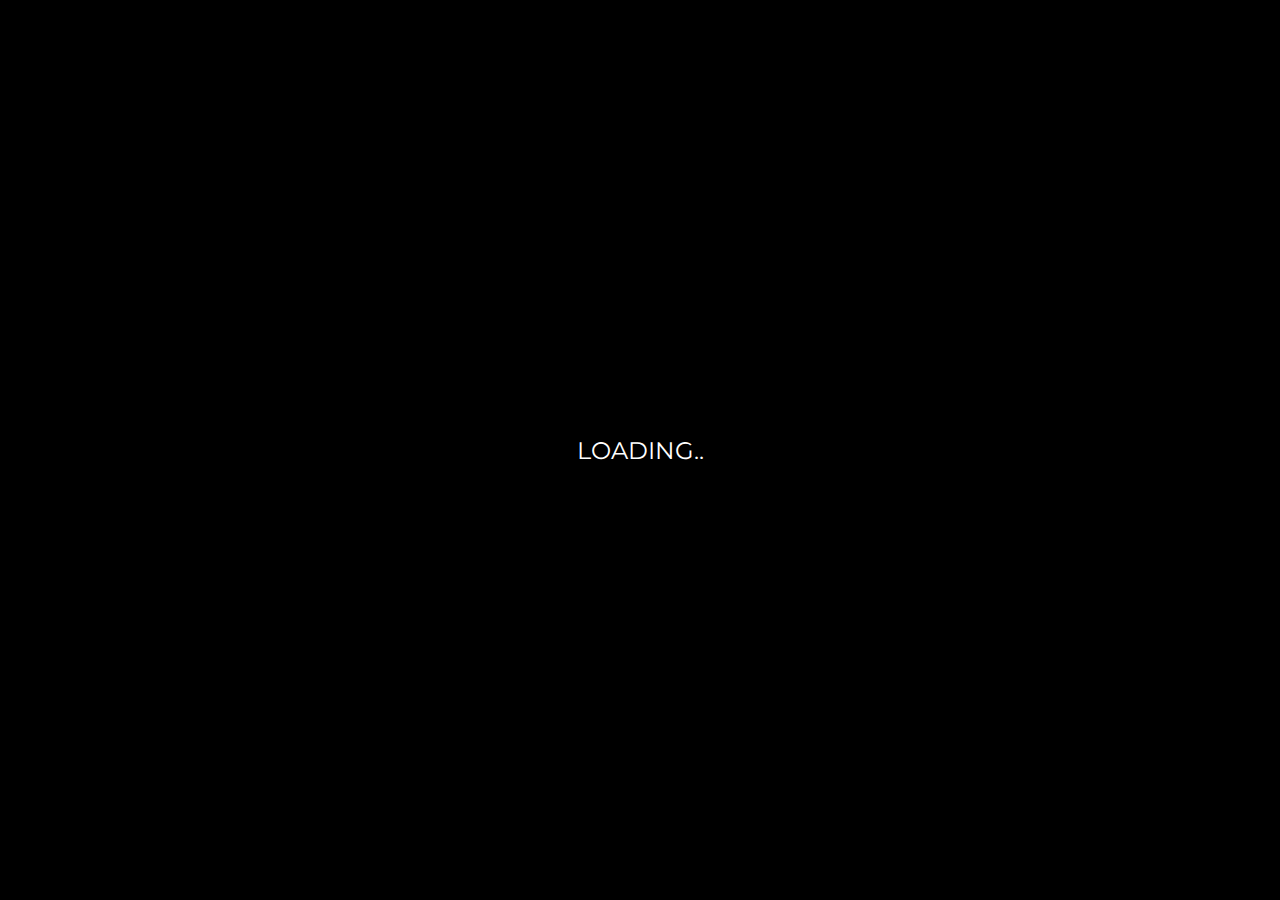
==== index.html @ 146b1f53 "update" ====
<!DOCTYPE html>
<html lang="en" dir="ltr">
  <head>
    <meta charset="utf-8">
    <meta name="viewport" content="width=device-width">
    <title>Steven Shirley - UI/UX Designer | Front-end Web Developer</title>
    <link rel="stylesheet" href="https://stackpath.bootstrapcdn.com/bootstrap/4.1.3/css/bootstrap.min.css" integrity="sha384-MCw98/SFnGE8fJT3GXwEOngsV7Zt27NXFoaoApmYm81iuXoPkFOJwJ8ERdknLPMO" crossorigin="anonymous">
    <link rel="stylesheet" type="text/css" href="./css/style.css">
    <link href="https://fonts.googleapis.com/css?family=Cormorant:300,400|Montserrat:200,400" rel="stylesheet">
  </head>
  <body>

    <div id="loadingpage">
      <div id="loadingtext">
        LOADING
      </div>
    </div>
    <script type="text/javascript">
        function sleep(ms) {
            return new Promise(resolve => setTimeout(resolve, ms));
        }
        async function load() {
            var loadingPage = document.getElementById("loadingpage");
            var loadingText = document.getElementById("loadingtext");
            loadingText.innerHTML = "LOADING";
            while (loadingPage.style.display != "none") {
                for (var i = 0; i < 3; i++) {
                    loadingText.innerHTML += ".";
                    await sleep(500);
                }
                loadingText.innerHTML = "LOADING";
            }
        }
        load();
    </script>

    <header class="masterhead">

      <nav class="menu1">
          <a href="index.html" id="mainlogo" class=""><img class="logo" src="./images/my-logo.png"></a>
      </nav>

<nav class="menu2">
  <a href="#homeporttitle" class="menuitem">PORTFOLIO</a>
  <a href="#homeabout1" class="menuitem">WORKFLOW</a>
  <a href="#homeabout2" class="menuitem">ABOUT</a>
  <a href="mailto:stevenrichardshirley@gmail.com" class="lastmenuitem">CONTACT</a>
  </nav>

  </header>

  <section id="home">

  <div id="homecont">

<div id="introname">Steven Shirley</div>

<div id="introtitle">DIGITAL DESIGNER | FRONT-END DEVELOPER</div>

<div><a href="#homeporttitle" id="viewworkbtn">VIEW PROJECT GALLERY</a></div>

</div>

</section>

<div id="homeporttitle">
  Hand crafted experiences for the digital world.
</div>
<div id="homeportbtns">
  DESIGN | DEVELOPMENT
</div>

<section id="homeport">


    <a href="portfolio-porsche.html" class="portitem">
      <img src="./images/porsche-portfolio-img.jpg">
      <div id="porsche-info">hello</div>
    </a>

    <a href="portfolio-wellington.html" class="portitem">
      <img src="./images/wellington-portfolio-img.jpg">
      <div id="wellington-info"></div>
    </a>

</section>

<section id="homequote">

  <div id="quotecont">

  <div id="quotetext">Do you like what you're seeing?</div>

  <div id="quotetext2">Let's talk about your next project. I'm always interested in work opportunities, to get engaged in new challenges, or just expand my network.</div>

</div>

<a href="mailto:stevenrichardshirley@gmail.com" id="homequotebtn"><div>SEND ME A MESSAGE</div></a>


</section>

<section class="homeabout" id="homeabout1">

  <div class="photobanner">

    <div class="transparentbg">
    </div>

    <div class="textbg">

      <div class="hahead">
        My workflow is defined by finding creative solutions, then building a product.
      </div>

      <div class="hapara">
        I focus on research and user validation, analyzing and solving, designing and developing, evaluating and learning. Everyday, I refine my work procedure using different methodologies. Whether it be an Agile, Scrum, Lean - I use components from all methodologies, in order to get the most out of each one.
        </div>

  </div>

</section>

<div id="skillstitle1">User interfaces built by the most up-to-date technologies.</div>

<div id="skillstitle2">LANGUAGES | PLATFORMS</div>

<section id="skillscontainer">

  <div href="" class="skillitem">
    <img src="./images/htmllogo.png" class="skillslogo">
    <div class="logostext">
    HTML5
  </div>
  </div>

  <div href="" class="skillitem">
    <img src="./images/csslogo.png" class="skillslogo">
    <div class="logostext">
    CSS3
  </div>
  </div>

  <div href="" class="skillitem">
    <img src="./images/javascriptlogo.png" class="skillslogo">
    <div class="logostext">
    JavaScript
  </div>
  </div>

  <div href="" class="skillitem">
    <img src="./images/pslogo.png" class="skillslogo">
    <div class="logostext">
    Photoshop
  </div>
  </div>

  <div href="" class="skillitem">
    <img src="./images/xdlogo.png" class="skillslogo">
    <div class="logostext">
    Adobe XD
  </div>
  </div>

  <div href="" class="skillitem">
    <img src="./images/ailogo.png" class="skillslogo">
    <div class="logostext">
    Illustrator
  </div>
  </div>

  <div href="" class="skillitem">
    <img src="./images/bootstraplogo.png" class="skillslogo">
    <div class="logostext">
    Bootstrap
  </div>
  </div>

  <div href="" class="skillitem">
    <img src="./images/reactlogo.png" class="skillslogo">
    <div class="logostext">
    React
  </div>
  </div>

  <div href="" class="skillitem">
    <img src="./images/jquerylogo.png" class="skillslogo">
    <div class="logostext">
    jQuery
  </div>
  </div>

  <div href="" class="skillitem">
    <img src="./images/gitlogo.png" class="skillslogo">
    <div class="logostext">
    Git
  </div>
  </div>

</section>

<section class="homeabout" id="homeabout2">

  <div class="photobanner">

    <div class="transparentbg">
    </div>

    <div class="textbg2">

      <div class="hahead">
        I've been making creative experiences for years, in multiple fields.
      </div>

      <div class="hapara" id="hapara2">
        I have nearly ten years of experience in the overall design area, two in front-end development, and four as a performing musician. No matter the field, the knowledge I learned in each one can be applied interchangeably.  When I'm not crushing code or pushing pixels, you'll find me drumming, illustrating, or embarking on an adventure.
        </div>

        <div id="hbtncont">
                <a href="" id="resumebtn"><div>VIEW RESUME</div></a>
        </div>

  </div>

</section>

<section class="masterfoot">

  <div class="foottitle">Okay, let's create something great.</div>
<div class="footpara">When you have a project that you want to get started, connect with me. I'm available for freelance work, and I'm eager to hear from you.</div>

  <div class="footicons">

    <a href="mailto:stevenrichardshirley@gmail.com"><img class="icon" src="./images/mail-white.png"></a>
    <a href="mailto:stevenrichardshirley@gmail.com"><img class="icon-alt" src="./images/mail-blue.png"></a>
      <a href=""><img class="icon" src="./images/behance-white.png"></a>
      <a href=""><img class="icon-alt" src="./images/behance-blue.png"></a>
        <a href="https://github.com/srsdevelopments"><img class="icon" src="./images/github-white.png"></a>
        <a href="https://github.com/srsdevelopments"><img class="icon-alt" src="./images/github-blue.png"></a>
          <a href="https://www.linkedin.com/in/stevenrichardshirley/"><img class="icon" src="./images/linkedin-white.png"></a>
          <a href="https://www.linkedin.com/in/stevenrichardshirley/"><img class="icon-alt" id="lasticon" src="./images/linkedin-blue.png"></a>

  </div>

  <div class="copyrights">
    © 2019 - STEVEN SHIRLEY - ALL RIGHTS RESERVED
  </div>

  </section>

  <script src="./javascript/app.js"></script>


  <script>
  $('a[href*="#"]').click(function(event) {
                  if (location.pathname.replace(/^\//, '') == this.pathname.replace(/^\//, '') && location.hostname == this.hostname) {
                      var target = $(this.hash);
                      target = target.length ? target : $('[name=' + this.hash.slice(1) + ']');
                      if (target.length) {
                          event.preventDefault();
                          $('html, body').animate({
                          scrollTop: target.offset().top
                          }, 1000);
                      }
                  }
              });
              </script>

  </body>
</html>
---- css/style.css ----
/* include border and padding size inside html element's dimensions */
html {
    box-sizing: border-box;
}
*, *::before, *::after {
    box-sizing: inherit;
}

/* allow app to span full page dimensions */
html, body {
    height: 100%;
    margin: 0;
    padding: 0;
    width: 100%;
    font-family: 'Montserrat', sans-serif;
    background: #000000;
}

a:hover {
  text-decoration: none;
}

#loadingpage {
    z-index: 1000;
    position: absolute;
    background-color: black;
    font-size: 24px;
    text-align: center;
    width: 100%;
    height: 100%;
    transition: opacity 1s;
    color: white;
    display: table;
    font-family: 'Montserrat', sans-serif;
}

#loadingtext {
  display: table-cell;
  vertical-align: middle;
  text-align: center;
  height: 100%;
}

.titlepic {
  text-align: center;
  height: 60%;
  width: 100%;
  display: table;
}

.titletext {
  font-family: 'Cormorant' serif;
  font-size: 56px;
  display: table-cell;
  vertical-align: middle;
  color: white;
  font-weight: 700;
}

/* BUTTONS */

.menu2 a {
  transition: color 1s;
}

.menu2 a:hover {
color: #4195F5;
}

#viewworkbtn, #homequotebtn {
  transition: background-color 1s, color 1s, opacity 1s;
}

#viewworkbtn:hover, #homequotebtn:hover {
  background-color: white;
  color: #4195F5;
}

#viewworkbtn a, #homequotebtn a {
    color: white;
    transition: color 1s;
}

#viewworkbtn:hover a, #homequotebtn:hover a {
    color: #4195F5;
}

#readmorebtn, #resumebtn {
    transition: background-color 1s, color 1s, opacity 1s;
}

#readmorebtn:hover, #resumebtn:hover {
  background-color: black;
  color: #4195F5;
}

#readmorebtn a, #resumebtn a {
    color: black;
    transition: color 1s;
}

#readmorebtn:hover a, #resumebtn:hover a {
    color: #4195F5;
}

.masterhead a {
  color: #ffffff;
}

/* NAVBAR */

.masterhead {
  display: grid;
  text-align: center;
  color: #ffffff;
  background: transparent;
  height: 80px;
  width: 100%;
  position: absolute;
  position: fixed;
  z-index: 1;
  transition: linear 0.25s;
  padding-top: 1%;
  grid-template-rows: 50px 30px;
}

.masterhead.scrolled {
  background: black;
  padding-top: 0%;
}


.menu1 {
    width: 100%;
    max-width: 600px;
    height: 100%;
    grid-column: 1;
    grid-row: 1;
}

.logo {
    height: 40px;
    margin-top: 5px;
    width: 100%;
}

.menu2 {
    grid-column: 1;
    grid-row: 2;
    font-size: 12px;
    font-weight: 200;
    max-width: 600px;
}

.menuitem {
  margin-right: 30px;
}

@media (min-width: 450px) {
  .logo {
    height: 50px;
    margin-top: 0px;
    width: 100%;
  }
}
.menu2 {
    grid-column: 1;
    grid-row: 2;
    font-size: 14px;
    font-weight: 100;
    max-width: 600px;
}

.menuitem {
  margin-right: 30px;
}

@media (min-width: 600px) {
.masterhead {
  height: 50px;
  grid-template-rows: 100%;
  grid-template-columns: 50% 50%;
}

  .menu2 {
    grid-column: 2;
    grid-row: 1;
    font-size: 14px;
    line-height: 50px;
    margin-left: auto;
}

.menuitem {
  margin-right: 14px;
}

.lastmenuitem {
  margin-right: 30px;
}

}

@media (min-width: 900px) {
  .menu2 {
    font-size: 16px;
  }

  .menuitem {
margin-right: 20px;
  }

  .lastmenuitem {
    margin-right: 30px;
  }
}

@media (min-width: 1200px) {
  .menu2 {
    margin-top: .2%;
    font-size: 16px;
  }

  .menuitem {
margin-right: 50px;
  }
}

/* HOME SECTION */

#home {
  background-image: url("../images/waterwoods-edit.jpeg");
  background-size: cover;
  background-repeat: no-repeat;
  height: 100%;
  text-align: center;
  display: table;
  width: 100%;
  color: #ffffff;
}

#home a {
  color: #ffffff;
}

#homecont {
  display: table-cell;
  text-align: center;
  vertical-align: middle;
}

#introname {
  font-family: 'Cormorant', serif;
  font-weight: 700;
  font-size: 40px;
}

#introtitle {
font-size: 14px;
margin-bottom: 5%;
}

#viewworkbtn {
  font-size: 18px;
  border: solid #ffffff 2px;
  border-radius: 5px;
  padding: 5px 5px 5px 5px;
  margin: 0;
}

@media (min-width: 600px) {
  #introname {
font-size: 52px;
  }

  #introtitle {
font-size: 16px;
margin-bottom: 3.5%;
  }

  #viewworkbtn {
    font-size: 26px;
  }
}

@media (min-width: 900px) {
  #introname {
font-size: 54px;
  }

  #introtitle {
font-size: 18px;
margin-bottom: 2.5%;
  }

  #viewworkbtn {
font-size: 28px;
  }
}

@media (min-width: 1200px) {

  #introname {
font-size: 56px;
  }

  #introtitle {
font-size: 20px;
margin-bottom: 2%;
  }

  #viewworkbtn {
font-size: 30px;
  }
}


/* HOME PORTFOLIO */

#homeport {
width: 100%;
display: grid;
background: #000000;
grid-template-columns: auto;
grid-auto-rows: 400px;
}

#homeporttitle {
  background: #000000;
  color: white;
  width: 100%;
  text-align: center;
  padding-top: 10%;
  font-size: 30px;
  font-family: 'Cormorant', serif;
  font-weight: 700;
  margin-bottom: 5%;
}

#homeportbtns {
  font-family: 'Montserrat', sans-serif;
  font-size: 14px;
  padding-bottom: 10%;
  color: #ffffff;
  background: #000000;
  text-align: center;
  width: 100%;
}

#homeportbtns a {
  color: #ffffff;
}

.portitem {
    text-align: center;
    height: 100%;
    width: 100%;
}

.portitem img {
  object-fit: cover;
  height: 100%;
  width: 100%;
}

.portitem div {
    /* background: rgba(0, 0, 0, 0.25); */
    position: relative;
    transition: background 1s, color 1s;
    color: rgba(0, 0, 0, 0.0);
    display: inline-flex;
    justify-content: center;
    align-items: center;
    height: 400px;
    width: 100%;
    text-shadow: 1px 1px 2px white, 1px 1px 1px blue;
    top: -400px;
}

.portitem div:hover {
    background: rgba(255, 255, 255, 0.8);
    color: rgba(0, 0, 0, 1);
}

#porsche-info {
  opacity: 0;
  transition: 1s;
}

#porsche-info:hover {
  opacity: 1;
}

.portitem {
    text-align: center;
    opacity: 0;
    transition: linear 0.5s;
}

.portitem.visible {
    opacity: 1;
}


@media (min-width: 600px) {
  #homeport {
    grid-template-columns: auto auto;
  }

  #homeporttitle {
    font-size: 32px;
    padding-top: 5%;
  }

  #homeportbtns {
    font-size: 16px;
    padding-bottom: 5%;
  }

}

@media (min-width: 900px) {
  #homeport {
    grid-template-columns: auto auto;
  }

  #homeporttitle {
    font-size: 32px;
    padding-top: 5%;
    margin-bottom: 2.5%;
  }

  #homeportbtns {
    font-size: 16px;
    padding-bottom: 5%;
  }
}

@media (min-width: 1200px) {
  #homeport {
    grid-template-columns: 50% 50%;
  }

  #homeporttitle {
    font-size: 34px;
    padding-top: 2.5%;
    margin-bottom: 2.5%;
  }

  #homeportbtns {
    font-size: 20px;
    padding-bottom: 2.5%;
  }
}

/* HOME QUOTE */

#homequote {
display: grid;
padding-top: 10%;
padding-bottom: 10%;
width: 100%;
color: #ffffff;
background: #000000;
text-align: center;
padding-left: 5%;
padding-right: 5%;
}

#quotecont {
grid-row: 1;
grid-column: 1;
}

#quotetext {
  font-family: 'Cormorant', serif;
  margin-bottom: 5%;
  font-size: 30px;
  font-weight: 700;
}

#quotetext2 {
  font-family: 'Montserrat', sans-serif;
  font-size: 16px;
  margin-bottom: 5%;
}

 #homequotebtn {
  color: #ffffff;
}

 #homequotebtn {
  font-size: 16px;
  border: solid #ffffff 2px;
  font-family: 'Montserrat', sans-serif;
  border-radius: 5px;
  padding: 5px 5px 5px 5px;
  opacity: 0;
  width: 100%;
  grid-row: 2;
  grid-column: 1;
}

 #homequotebtn.visible {
    opacity: 1;
}

@media (min-width: 600px) {
#homequote {
  padding-top: 5%;
  padding-bottom: 5%;
}

#quotecont {
  grid-row: 1;
  grid-column: 1;
}

#quotetext {
  font-size: 32px;
  margin-bottom: 5%;
}

#quotetext2 {
font-size: 18px;
margin-bottom: 5%;
}


 #homequotebtn {
  font-size: 18px;
  width: 100%;
}

}

@media (min-width: 900px) {
  #homequote {
    padding-top: 5%;
    padding-bottom: 5%;
    grid-template-columns: 65% 35%;
}

#quotecont {
  text-align: left;
  grid-row: 1;
  grid-column: 1;
}

  #quotetext {
    font-size: 32px;
    margin-bottom: 2.5%;
  }

  #quotetext2 {
    font-size: 18px;
  }

   #homequotebtn {
     grid-row: 2;
     grid-column: 2;
    font-size: 18px;
    width: 100%;
  }
}

@media (min-width: 1200px) {
  #homequote {
    padding-top: 2.5%;
    padding-bottom: 2.5%;
    grid-template-columns: 65% 35%;
  }

  #quotetext {
    font-size: 34px;
    margin-bottom: 2.5%;
  }

  #quotetext2 {
    font-size: 20px;
  }

   #homequotebtn {
    font-size: 20px;
  }
  }

/* HOME ABOUT */

.homeabout {
 width: 100%;
}

.homeabout a {
  color: #000000;
}

.photobanner {
  background-image: url("../images/forest.jpeg");
  background-size: cover;
  background-repeat: no-repeat;
display: grid;
height: 100%;
width: 100%;
grid-template-columns: 50% 50%;
}

.transparentbg {
    display: none;
}

.textbg {
    grid-column: 1 / span 2;
    background: rgba(255, 255, 255, 0.5);
    padding-top: 10%;
    padding-bottom: 10%;
    text-align: center;
    padding-left: 5%;
    padding-right: 5%;
}

.hahead {
font-size: 30px;
margin-bottom: 5%;
font-family: 'Cormorant', serif;
font-weight: 700;
}

.hapara {
font-size: 16px;
}

#hapara2 {
  margin-bottom: 5%;
}

#hbtncont {
  font-family: 'Montserrat', sans-serif;
  display: grid;
}

 #resumebtn {
font-size: 16px;
border: solid #000000 2px;
border-radius: 5px;
padding: 5px 5px 5px 5px;
grid-row: 2;
opacity: 0;
}

 #resumebtn.visible {
opacity: 1;
}

.textbg2 {
    grid-column: 1 / span 2;
    background: rgba(255, 255, 255, 0.5);
    padding-top: 10%;
    padding-bottom: 10%;
    text-align: center;
    padding-left: 5%;
    padding-right: 5%;
}


@media (min-width: 600px) {
.homeabout {

}

.textbg {
  padding-top: 5%;
  padding-bottom: 5%;
}

.textbg2 {
  padding-bottom: 5%;
  padding-top: 5%;
}

  .hahead {
    font-size: 32px;
  }

  .hapara {
    font-size: 18px;
  }

  #hbtncont {
    text-align: center;
  }

   #resumebtn {
    grid-row: 1;
    grid-column: 1;
  font-size: 18px;
  margin-bottom: 0%;
  }

}

@media (min-width: 900px) {

.homeabout {

}

  .transparentbg {
      display: block;
      grid-column: 1;
  }

  .textbg {
    grid-column: 2;
    padding-top: 5%;
    padding-bottom: 5%;
      text-align: left;
  }

  .textbg2 {
    padding-bottom: 5%;
    padding-top: 5%;
    grid-column: 1;
    text-align: left;
  }

  .hahead {
    margin-bottom: 2.5%;
    font-size: 32px;
  }

  .hapara {
font-size: 18px;
  }


   #resumebtn {
    font-size: 18px;
  }


}

@media (min-width: 1200px) {
  .homeabout {

  }

  .textbg {
    padding-top: 2.5%;
    padding-bottom: 2.5%;
  }

  .textbg2 {
    padding-bottom: 2.5%;
    padding-top: 2.5%;
  }

    .hahead {
      font-size: 34px;
      margin-bottom: 2.5%;
    }

    .hapara {
      font-size: 20px;
    }


     #resumebtn {
    font-size: 20px;
    }
}



/* FOOTER */

.masterfoot {
  text-align: center;
  color: #ffffff;
  background: #000000;
  padding-top: 10%;
  padding-bottom: 10%;
  width: 100%;
  padding-left: 5%;
  padding-right: 5%;
}

.foottitle {
  font-size: 30px;
  margin-bottom: 5%;
  font-family: 'Cormorant', serif;
  font-weight: 700;
}

.footpara {
  font-size: 16px;
  padding-bottom: 10%;
  border-bottom: solid #ffffff 1px;
  width: 100%;
}

.footicons {
    border-top: solid #ffffff 1px;
    padding-top: 10%;
    width: 100%;
    opacity: 0;
}

.footicons.visible {
    opacity: 1;
    transition: linear 1s;
}

.breakline {
  border-bottom: solid #ffffff 2px;
  width: 50%;
}

.icon {
  height: 30px;
  width: 30px;
}

.icon-alt {
  opacity: 0;
  transition: opacity 1s;
  height: 30px;
  width: 30px;
  margin-right: 15%;
  position: relative;
  left: -35px;
}

.icon-alt:hover {
    opacity: 1;
}

#lasticon.icon-alt {
  margin-right: 0;
}

.copyrights {
  padding-top: 10%;
  font-size: 12px;
}

@media (min-width: 600px) {
  .masterfoot {
    padding-top: 5%;
    padding-bottom: 5%;
  }

  .foottitle {
    font-size: 32px;
  }

  .footpara {
    font-size: 18px;
    padding-bottom: 5%;
  }

  .footicons {
    padding-top: 5%;
  }

  .icon {
    height: 35px;
    width: 35px;
  }

  .icon-alt {
      height: 35px;
      width: 35px;
      margin-right: 12.5%;
      position: relative;
      left: -40px;
  }

  #lasticon.icon-alt {
    margin-right: 0;
  }

  .copyrights {
    font-size: 14px;
    padding-top: 5%;
  }
}

@media (min-width: 900px) {
  /* .masterfoot {
    display: grid;
    grid-template-rows: 64px auto auto;
    grid-template-columns: 50% 50%;
    padding-top: 5%;
    padding-bottom: 5%;
  }

  .foottitle {
    grid-row: 1;
    grid-column: 1 / span 2;
    font-size: 32px;
    padding-bottom: 0%;
  }

  .footpara {
    grid-row: 2;
    grid-column: 1;
    border-bottom: none;
    border-right: solid #ffffff 1px;
    display: inline-block;
    font-size: 18px;
    padding-bottom: 5%;
    padding-right: 5%;
    width: 100%;
    padding-top: 5%;
    text-align: left;
  }

  .footicons {
      grid-row: 2;
      grid-column: 2;
      border-top: none;
      border-left: solid #ffffff 1px;
      display: inline-flex;
      grid-template-columns: 50% 50%;
      padding: 8% 5% 0% 15%;
      width: 100%;
  }

  .copyrights {
    grid-row: 3;
    grid-column: 1 / span 2;
    padding-top: 5%;
  }

  .icon {
    height: 40px;
    width: 40px;
  }

  .lasticon {
    height: 40px;
    width: 40px;
  } */

  .masterfoot {
    padding-top: 5%;
    padding-bottom: 5%;
  }

  .foottitle {
    font-size: 32px;
    margin-bottom: 2.5%;
  }

  .footpara {
    font-size: 18px;
    padding-bottom: 5%;
  }

  .footicons {
    padding-top: 5%;
  }

  .icon {
    height: 40px;
    width: 40px;
  }

  .icon-alt {
      height: 40px;
      width: 40px;
      margin-right: 7.5%;
      position: relative;
      left: -43px;
  }

  #lasticon.icon-alt {
    margin-right: 0;
  }

  .copyrights {
    font-size: 14px;
    padding-top: 5%;
  }

}

@media (min-width: 1200px) {
  .masterfoot {
    padding-top: 2.5%;
    padding-bottom: 2.5%;
  }

  .foottitle {
    font-size: 34px;
    margin-bottom: 2.5%;
  }

  .footpara {
    font-size: 20px;
    padding-bottom: 2.5%;
  }

  .footicons {
    padding-top: 2.5%;
  }

  .icon-alt {
    margin-right: 7.5%;
  }

  .copyrights {
    padding-top: 2.5%;
  }
}

/* SKILLS SECTION  */
#skillstitle1 {
text-align: center;
font-family: 'Cormorant', serif;
font-weight: 700;
color: #ffffff;
font-size: 30px;
padding-top: 10%;
margin-bottom: 5%;
padding-left: 5%;
padding-right: 5%;
}

#skillstitle2 {
text-align: center;
color: #ffffff;
font-size: 14px;
padding-bottom: 10%;
padding-left: 5%;
padding-right: 5%;
}

#skillscontainer {
  width: 100%;
  display: grid;
  background: #000000;
  grid-template-columns: auto;
  text-align: center;
  padding-bottom: 10%;
  padding-right: 5%;
  padding-left: 5%;
}

.skillitem {
  text-align: center;
  opacity: 0;
  transition: opacity 1s;
}

.skillitem.visible {
  opacity: 1;
}

.skillslogo {
  height: 125px;
  width: 125px;
}

.logostext {
  color: #ffffff;
  font-size: 16px;
  padding-top: 2.5%;
  padding-bottom: 2.5%;
}

@media (min-width: 600px) {
#skillstitle1 {
padding-top: 7.5%;
font-size: 32px;
margin-bottom: 5%;
}

#skillstitle2 {
padding-bottom: 7.5%;
font-size: 16px;
}

  #skillscontainer {
    grid-template-columns: auto auto;
    padding-bottom: 7.5%;
  }

  .logostext {
    color: #ffffff;
    font-size: 18px;
  }
}

@media (min-width: 900px) {
  #skillstitle1 {
  padding-top: 5%;
  margin-bottom: 2.5%;
  font-size: 32px;
  }

  #skillstitle2 {
  padding-bottom: 5%;
  font-size: 18px;
  }

  #skillscontainer {
    grid-template-columns: auto auto auto auto auto;
    padding-bottom: 5%;
  }

  .logostext {
    color: #ffffff;
    font-size: 18px;
  }
}

@media (min-width: 1200px) {
  #skillstitle1 {
  padding-top: 2.5%;
  font-size: 34px;
  margin-bottom: 2.5%;
  }

  #skillstitle2 {
  padding-bottom: 2.5%;
  font-size: 20px;
  }

  #skillscontainer {
    grid-template-columns: auto auto auto auto auto;
    padding-bottom: 2.5%;
  }

  .logostext {
    color: #ffffff;
    font-size: 20px;
  }
}

/* PORT PROJECT STUDY SECTIONS */

.portitemhome {
  background-image: url("../images/porsche-portfolio-img.jpg");
  background-size: cover;
  background-repeat: no-repeat;
  height: 100%;
  text-align: center;
  display: table;
  width: 100%;
  color: #ffffff;
}

.portitemhome a {
  color: white;
}

.portitemcont {
  display: table-cell;
  text-align: center;
  vertical-align: middle;
}

.portintroname {
  font-family: 'Cormorant', serif;
  font-weight: 700;
  font-size: 40px;
}

.portintrotitle {
  font-size: 14px;
  margin-bottom: 5%;
}

.portviewworkbtn {
  font-size: 18px;
  border: solid #ffffff 2px;
  border-radius: 5px;
  padding: 5px 5px 5px 5px;
  margin: 0;
}
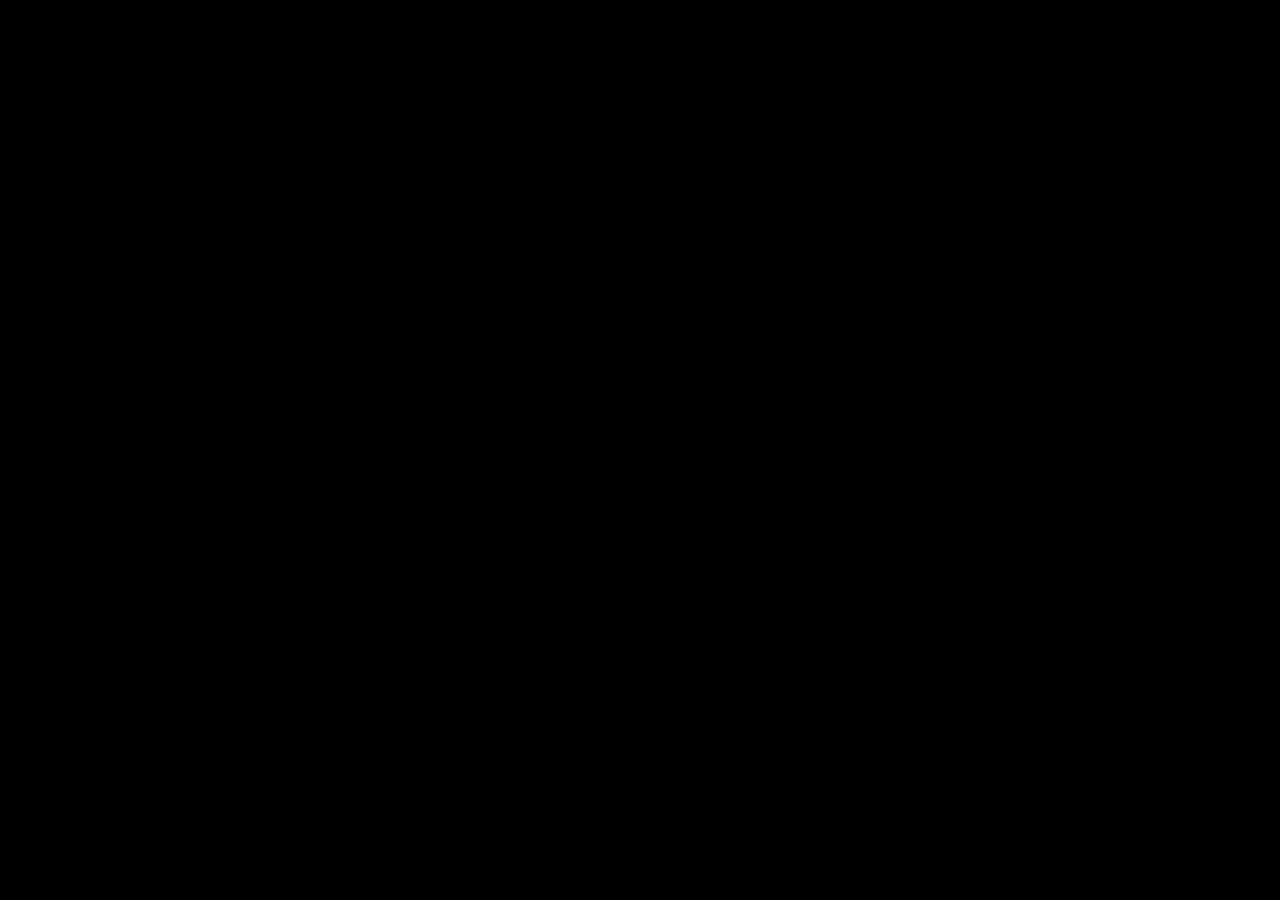
==== commit 45c81761: "quick update" ====
--- a/index.html
+++ b/index.html
@@ -42,8 +42,8 @@
 
 <nav class="menu2">
   <a href="#homeporttitle" class="menuitem">PORTFOLIO</a>
-  <a href="#homeabout1" class="menuitem">WORKFLOW</a>
-  <a href="#homeabout2" class="menuitem">ABOUT</a>
+  <a href="#homequotebtn" class="menuitem">WORKFLOW</a>
+  <a href="#logosend" class="menuitem">ABOUT</a>
   <a href="mailto:stevenrichardshirley@gmail.com" class="lastmenuitem">CONTACT</a>
   </nav>
 
@@ -192,7 +192,7 @@
 
   <div href="" class="skillitem">
     <img src="./images/gitlogo.png" class="skillslogo">
-    <div class="logostext">
+    <div class="logostext" id="logosend">
     Git
   </div>
   </div>
@@ -249,6 +249,13 @@
   </section>
 
   <script src="./javascript/app.js"></script>
+
+  <script
+  src="https://code.jquery.com/jquery-3.3.1.min.js"
+  integrity="sha256-FgpCb/KJQlLNfOu91ta32o/NMZxltwRo8QtmkMRdAu8="
+  crossorigin="anonymous"></script>
+
+
 
 
   <script>
--- a/css/style.css
+++ b/css/style.css
@@ -350,10 +350,19 @@
   color: #ffffff;
 }
 
+#homeport a {
+  color: #000000;
+}
+
 .portitem {
     text-align: center;
     height: 100%;
     width: 100%;
+    color: #ffffff;
+}
+
+.portitem a {
+  color: #000000;
 }
 
 .portitem img {
@@ -372,7 +381,6 @@
     align-items: center;
     height: 400px;
     width: 100%;
-    text-shadow: 1px 1px 2px white, 1px 1px 1px blue;
     top: -400px;
 }
 
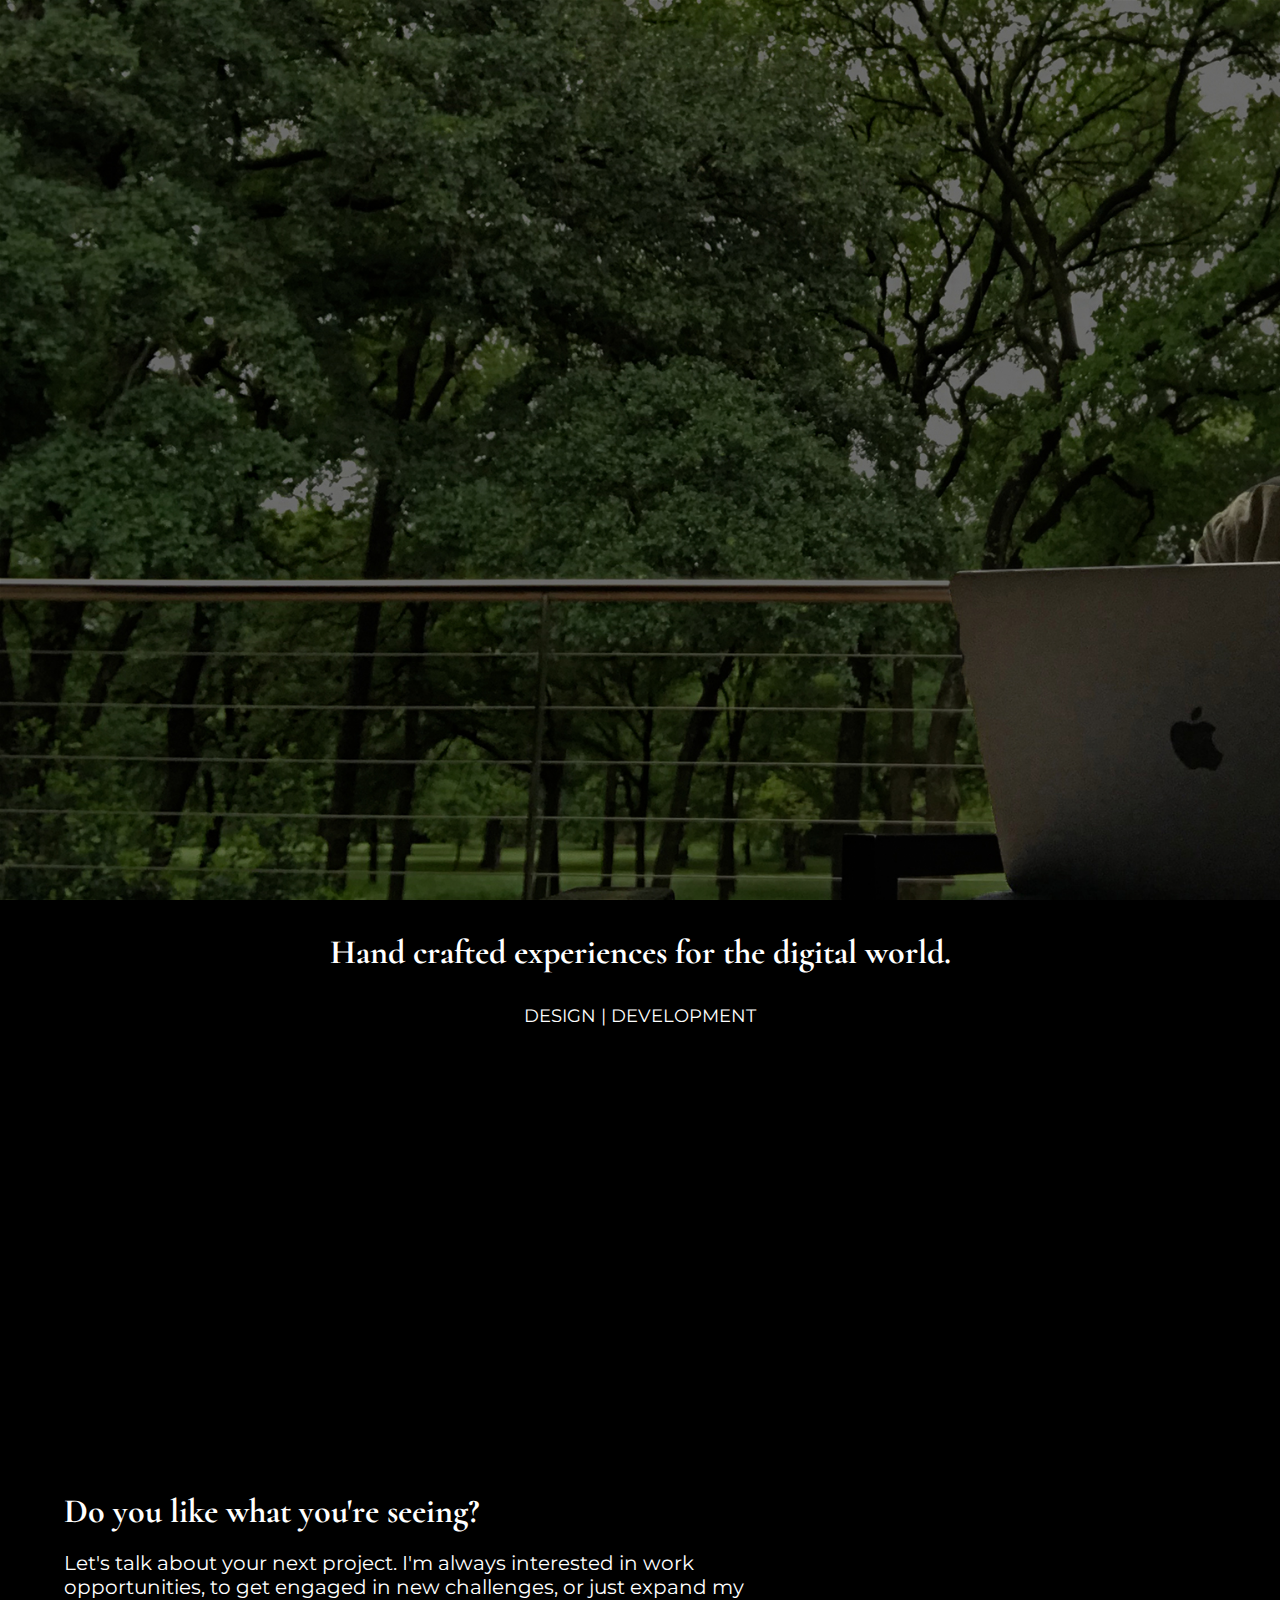
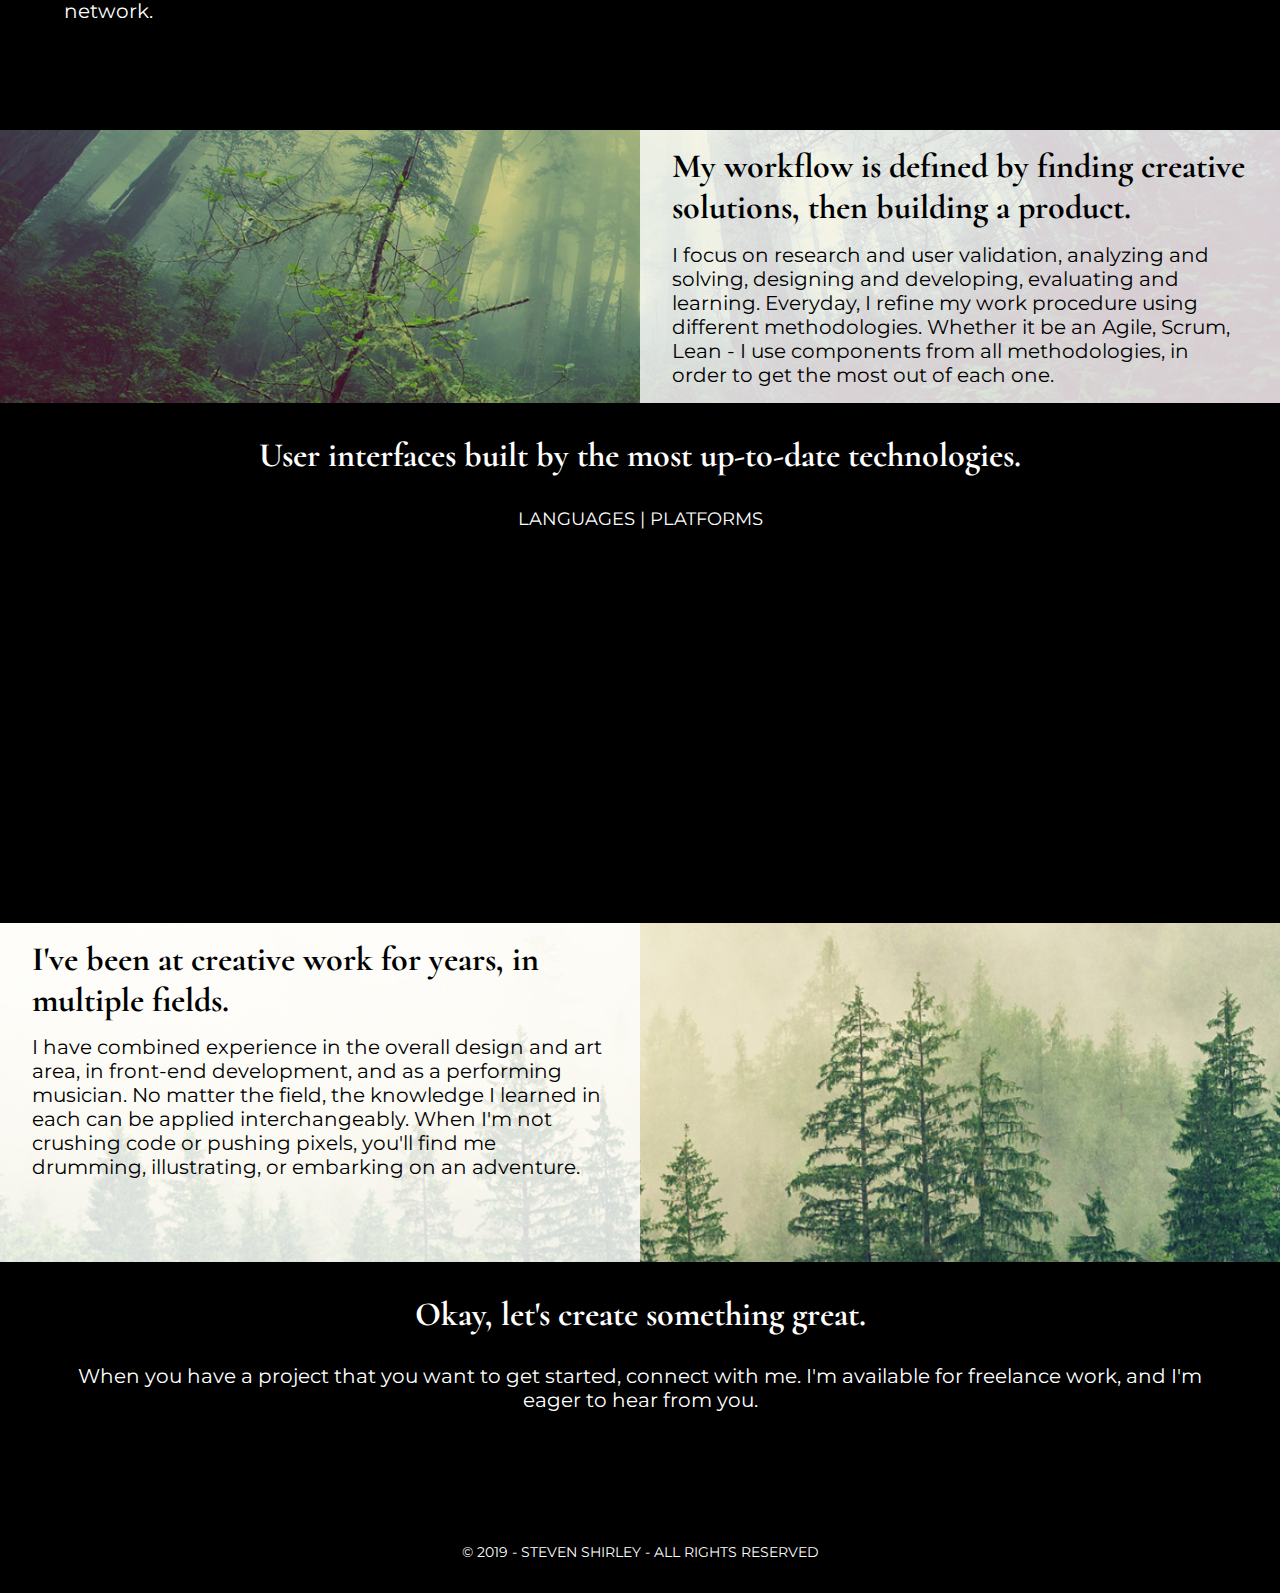
==== commit 897d03c0: "fixed behance icon; added buttons to view graphic design and deployed project" ====
--- a/index.html
+++ b/index.html
@@ -3,14 +3,16 @@
   <head>
     <meta charset="utf-8">
     <meta name="viewport" content="width=device-width">
+    <meta name="keywords" content="steven shirley, shirley steven, steven richard shirley, ui/ux designer, ui/ux designer in dallas tx, ui/ux designer in dallas texas, good ui/ux designers, front-end developers in dallas tx, front-end developer in dallas tx, steven shirley front-end developer, steven shirley ui/ux designer">
     <title>Steven Shirley - UI/UX Designer | Front-end Web Developer</title>
+    <link rel="icon" type="image/x-icon" href="./images/steven-portrait.jpg">
     <link rel="stylesheet" href="https://stackpath.bootstrapcdn.com/bootstrap/4.1.3/css/bootstrap.min.css" integrity="sha384-MCw98/SFnGE8fJT3GXwEOngsV7Zt27NXFoaoApmYm81iuXoPkFOJwJ8ERdknLPMO" crossorigin="anonymous">
     <link rel="stylesheet" type="text/css" href="./css/style.css">
     <link href="https://fonts.googleapis.com/css?family=Cormorant:300,400|Montserrat:200,400" rel="stylesheet">
   </head>
-  <body>
-
-    <div id="loadingpage">
+  <body style="opacity: 0; transition: opacity 1s" onunload="">
+
+    <!-- <div id="loadingpage">
       <div id="loadingtext">
         LOADING
       </div>
@@ -32,16 +34,16 @@
             }
         }
         load();
-    </script>
-
-    <header class="masterhead">
+    </script> -->
+
+    <header class="masterhead" style="opacity:0">
 
       <nav class="menu1">
           <a href="index.html" id="mainlogo" class=""><img class="logo" src="./images/my-logo.png"></a>
       </nav>
 
 <nav class="menu2">
-  <a href="#homeporttitle" class="menuitem">PORTFOLIO</a>
+  <a href="#portlink" class="menuitem">PORTFOLIO</a>
   <a href="#homequotebtn" class="menuitem">WORKFLOW</a>
   <a href="#logosend" class="menuitem">ABOUT</a>
   <a href="mailto:stevenrichardshirley@gmail.com" class="lastmenuitem">CONTACT</a>
@@ -51,13 +53,18 @@
 
   <section id="home">
 
+    <div style="z-index: -1; height: 100%; width: 100%; position: absolute">
+    <div style="height: 96%; width: 100%"></div>
+    <div id="portlink" style="height: 4%; width: 100%"></div>
+</div>
+
   <div id="homecont">
 
-<div id="introname">Steven Shirley</div>
-
-<div id="introtitle">DIGITAL DESIGNER | FRONT-END DEVELOPER</div>
-
-<div><a href="#homeporttitle" id="viewworkbtn">VIEW PROJECT GALLERY</a></div>
+<div id="introname" style="opacity:0">Steven Shirley</div>
+
+<div id="introtitle" style="opacity:0">DIGITAL DESIGNER | FRONT-END DEVELOPER</div>
+
+<div style="opacity:0"><a href="#portlink" id="viewworkbtn">VIEW PROJECT GALLERY</a></div>
 
 </div>
 
@@ -73,15 +80,15 @@
 <section id="homeport">
 
 
-    <a href="portfolio-porsche.html" class="portitem">
-      <img src="./images/porsche-portfolio-img.jpg">
-      <div id="porsche-info">hello</div>
-    </a>
-
-    <a href="portfolio-wellington.html" class="portitem">
-      <img src="./images/wellington-portfolio-img.jpg">
-      <div id="wellington-info"></div>
-    </a>
+  <a style="cursor: pointer" onclick="visitLink('portfolio-porsche.html')" class="portitem">
+    <img src="./images/porsche-portfolio-img.jpg">
+    <div id="porsche-info">Park Place Porsche | Sales Experience Manager Personal Website</div>
+  </a>
+
+  <a style="cursor: pointer" onclick="visitLink('portfolio-wellington.html')" class="portitem">
+    <img src="./images/wellington-portfolio-img.jpg">
+    <div id="wellington-info">Wellington Realty | Brokerage Associate Personal Website</div>
+  </a>
 
 </section>
 
@@ -102,7 +109,7 @@
 
 <section class="homeabout" id="homeabout1">
 
-  <div class="photobanner">
+  <div class="photobanner" id="workflowbanner">
 
     <div class="transparentbg">
     </div>
@@ -201,7 +208,7 @@
 
 <section class="homeabout" id="homeabout2">
 
-  <div class="photobanner">
+  <div class="photobanner" id="aboutbanner">
 
     <div class="transparentbg">
     </div>
@@ -209,15 +216,15 @@
     <div class="textbg2">
 
       <div class="hahead">
-        I've been making creative experiences for years, in multiple fields.
+        I've been at creative work for years, in multiple fields.
       </div>
 
       <div class="hapara" id="hapara2">
-        I have nearly ten years of experience in the overall design area, two in front-end development, and four as a performing musician. No matter the field, the knowledge I learned in each one can be applied interchangeably.  When I'm not crushing code or pushing pixels, you'll find me drumming, illustrating, or embarking on an adventure.
+        I have combined experience in the overall design and art area, in front-end development, and as a performing musician. No matter the field, the knowledge I learned in each can be applied interchangeably. When I'm not crushing code or pushing pixels, you'll find me drumming, illustrating, or embarking on an adventure.
         </div>
 
-        <div id="hbtncont">
-                <a href="" id="resumebtn"><div>VIEW RESUME</div></a>
+        <div class="hbtncont">
+                <a href="https://drive.google.com/file/d/1QgIPybJs1unAIWaMq6ly2PpvGEtfn58m/view?usp=sharing" class="resumebtn"><div>VIEW RESUME</div></a>
         </div>
 
   </div>
@@ -231,14 +238,24 @@
 
   <div class="footicons">
 
-    <a href="mailto:stevenrichardshirley@gmail.com"><img class="icon" src="./images/mail-white.png"></a>
-    <a href="mailto:stevenrichardshirley@gmail.com"><img class="icon-alt" src="./images/mail-blue.png"></a>
-      <a href=""><img class="icon" src="./images/behance-white.png"></a>
-      <a href=""><img class="icon-alt" src="./images/behance-blue.png"></a>
-        <a href="https://github.com/srsdevelopments"><img class="icon" src="./images/github-white.png"></a>
-        <a href="https://github.com/srsdevelopments"><img class="icon-alt" src="./images/github-blue.png"></a>
-          <a href="https://www.linkedin.com/in/stevenrichardshirley/"><img class="icon" src="./images/linkedin-white.png"></a>
-          <a href="https://www.linkedin.com/in/stevenrichardshirley/"><img class="icon-alt" id="lasticon" src="./images/linkedin-blue.png"></a>
+    <a style="cursor: pointer" href="mailto:stevenrichardshirley@gmail.com">
+        <img class="icon" src="./images/mail-white.png">
+        <img class="icon-alt" src="./images/mail-blue.png">
+    </a>
+    <a style="cursor: pointer" onclick="visitLink('https://www.behance.net/stevenrichardshirley')">
+        <img class="icon" src="./images/behance-white.png">
+        <img class="icon-alt" src="./images/behance-blue.png">
+    </a>
+    <a style="cursor: pointer" onclick="visitLink('https://github.com/stevenrichardshirley')">
+        <img class="icon" src="./images/github-white.png">
+        <img class="icon-alt" src="./images/github-blue.png">
+    </a>
+    <a style="cursor: pointer" onclick="visitLink('https://www.linkedin.com/in/stevenrichardshirley/')">
+        <img class="icon" src="./images/linkedin-white.png">
+        <img class="icon-alt" src="./images/linkedin-blue.png">
+    </a>
+
+
 
   </div>
 
@@ -254,9 +271,6 @@
   src="https://code.jquery.com/jquery-3.3.1.min.js"
   integrity="sha256-FgpCb/KJQlLNfOu91ta32o/NMZxltwRo8QtmkMRdAu8="
   crossorigin="anonymous"></script>
-
-
-
 
   <script>
   $('a[href*="#"]').click(function(event) {
--- a/css/style.css
+++ b/css/style.css
@@ -17,6 +17,10 @@
 }
 
 a:hover {
+  text-decoration: none;
+}
+
+a {
   text-decoration: none;
 }
 
@@ -64,7 +68,7 @@
 }
 
 .menu2 a:hover {
-color: #4195F5;
+color: #4195F5 !important;
 }
 
 #viewworkbtn, #homequotebtn {
@@ -85,21 +89,30 @@
     color: #4195F5;
 }
 
-#readmorebtn, #resumebtn {
+.portviewworkbtn {
+  transition: background-color 1s, color 1s;
+}
+
+.portviewworkbtn:hover {
+  background-color: white;
+  color: #4195F5;
+}
+
+#readmorebtn, .resumebtn {
     transition: background-color 1s, color 1s, opacity 1s;
 }
 
-#readmorebtn:hover, #resumebtn:hover {
+#readmorebtn:hover, .resumebtn:hover {
   background-color: black;
   color: #4195F5;
 }
 
-#readmorebtn a, #resumebtn a {
+#readmorebtn a, .resumebtn a {
     color: black;
     transition: color 1s;
 }
 
-#readmorebtn:hover a, #resumebtn:hover a {
+#readmorebtn:hover a, .resumebtn:hover a {
     color: #4195F5;
 }
 
@@ -119,116 +132,144 @@
   position: absolute;
   position: fixed;
   z-index: 1;
-  transition: linear 0.25s;
-  padding-top: 1%;
-  grid-template-rows: 50px 30px;
+  transition: opacity 1s, padding .5s, background-color .5s;
+  padding-top: 5%;
 }
 
 .masterhead.scrolled {
   background: black;
-  padding-top: 0%;
+  padding-top: 2.5%;
 }
 
 
 .menu1 {
-    width: 100%;
-    max-width: 600px;
-    height: 100%;
     grid-column: 1;
     grid-row: 1;
 }
 
 .logo {
-    height: 40px;
-    margin-top: 5px;
-    width: 100%;
+  height: 24px;
+  width: 350px;
 }
 
 .menu2 {
     grid-column: 1;
     grid-row: 2;
-    font-size: 12px;
     font-weight: 200;
-    max-width: 600px;
 }
 
 .menuitem {
   margin-right: 30px;
-}
-
-@media (min-width: 450px) {
-  .logo {
-    height: 50px;
-    margin-top: 0px;
-    width: 100%;
-  }
-}
-.menu2 {
+  font-size: 12px;
+}
+
+.lastmenuitem {
+  font-size: 12px;
+}
+
+@media (min-width: 600px) {
+.masterhead {
+  height: 120px;
+}
+
+.masterhead.scrolled {
+
+}
+
+.menu1 {
+  grid-column: 1;
+grid-row: 1;
+margin-bottom: 2.5%;
+}
+
+.logo {
+  height: 40px;
+  width: 695px;
+  grid-column: 1;
+grid-row: 1;
+}
+
+  .menu2 {
     grid-column: 1;
     grid-row: 2;
+}
+
+.menuitem {
+  margin-right: 125px;
+  font-size: 14px;
+}
+
+.lastmenuitem {
+  font-size: 14px;
+}
+
+}
+
+@media (min-width: 900px) {
+  .masterhead {
+    height: 80px;
+  }
+
+  .logo {
+    height: 34px;
+    width: 500px;
+  }
+
+  .menu1 {
+    grid-column: 1;
+  grid-row: 1;
+  margin-bottom: 0%;
+  }
+
+  .menu2 {
+    grid-row: 1;
+    grid-column: 2;
+    margin-top: 1.25%;
+  }
+
+  .menuitem {
+    margin-right: 25px;
     font-size: 14px;
-    font-weight: 100;
-    max-width: 600px;
-}
-
-.menuitem {
-  margin-right: 30px;
-}
-
-@media (min-width: 600px) {
-.masterhead {
-  height: 50px;
-  grid-template-rows: 100%;
-  grid-template-columns: 50% 50%;
+  }
+
+  .lastmenuitem {
+    font-size: 14px;
+  }
+}
+
+@media (min-width: 1200px) {
+  .masterhead {
+    height: 55px;
+    padding-top: 2.5%;
+  }
+
+  .masterhead.scrolled {
+    padding-top: .5%;
+  }
+
+.logo {
+  height: 36px;
+  width: 525px;
 }
 
   .menu2 {
-    grid-column: 2;
-    grid-row: 1;
-    font-size: 14px;
-    line-height: 50px;
-    margin-left: auto;
-}
-
-.menuitem {
-  margin-right: 14px;
-}
-
-.lastmenuitem {
-  margin-right: 30px;
-}
-
-}
-
-@media (min-width: 900px) {
-  .menu2 {
-    font-size: 16px;
-  }
-
-  .menuitem {
-margin-right: 20px;
-  }
-
-  .lastmenuitem {
-    margin-right: 30px;
-  }
-}
-
-@media (min-width: 1200px) {
-  .menu2 {
-    margin-top: .2%;
-    font-size: 16px;
+    margin-top: 1.225%;
   }
 
   .menuitem {
 margin-right: 50px;
+font-size: 16px;
+  }
+
+  .lastmenuitem {
+    font-size: 16px;
   }
 }
 
 /* HOME SECTION */
 
 #home {
-  background-image: url("../images/waterwoods-edit.jpeg");
+  background-image: url("../images/landing-steven-iphone.jpg");
   background-size: cover;
   background-repeat: no-repeat;
   height: 100%;
@@ -244,14 +285,16 @@
 
 #homecont {
   display: table-cell;
-  text-align: center;
+  text-align: left;
   vertical-align: middle;
+  padding-left: 5%;
 }
 
 #introname {
   font-family: 'Cormorant', serif;
   font-weight: 700;
-  font-size: 40px;
+  font-size: 38px;
+  margin-bottom: 1%;
 }
 
 #introtitle {
@@ -260,7 +303,7 @@
 }
 
 #viewworkbtn {
-  font-size: 18px;
+  font-size: 20px;
   border: solid #ffffff 2px;
   border-radius: 5px;
   padding: 5px 5px 5px 5px;
@@ -268,48 +311,64 @@
 }
 
 @media (min-width: 600px) {
+
+  #home {
+    background-image: url("../images/landing-steven-ipad.jpg");
+  }
+
   #introname {
-font-size: 52px;
+font-size: 40px;
+margin-bottom: .5%;
   }
 
   #introtitle {
 font-size: 16px;
-margin-bottom: 3.5%;
+margin-bottom: 3%;
   }
 
   #viewworkbtn {
-    font-size: 26px;
+    font-size: 22px;
   }
 }
 
 @media (min-width: 900px) {
+
+  #homecont {
+    padding-left: 7.5%;
+    text-align: left;
+  }
+
   #introname {
-font-size: 54px;
+font-size: 40px;
+  }
+
+  #introtitle {
+font-size: 16px;
+margin-bottom: 2.25%;
+  }
+
+  #viewworkbtn {
+font-size: 22px;
+  }
+}
+
+@media (min-width: 1200px) {
+
+  #home {
+    background-image: url("../images/landing-steven-1.jpg");
+  }
+
+  #introname {
+font-size: 42px;
   }
 
   #introtitle {
 font-size: 18px;
-margin-bottom: 2.5%;
+margin-bottom: 1.85%;
   }
 
   #viewworkbtn {
-font-size: 28px;
-  }
-}
-
-@media (min-width: 1200px) {
-
-  #introname {
-font-size: 56px;
-  }
-
-  #introtitle {
-font-size: 20px;
-margin-bottom: 2%;
-  }
-
-  #viewworkbtn {
-font-size: 30px;
+font-size: 24px;
   }
 }
 
@@ -455,7 +514,7 @@
   }
 
   #homeportbtns {
-    font-size: 20px;
+    font-size: 18px;
     padding-bottom: 2.5%;
   }
 }
@@ -603,22 +662,31 @@
 }
 
 .photobanner {
-  background-image: url("../images/forest.jpeg");
-  background-size: cover;
-  background-repeat: no-repeat;
 display: grid;
 height: 100%;
 width: 100%;
 grid-template-columns: 50% 50%;
 }
 
+#workflowbanner {
+  background-image: url("../images/forest-ribbon-2.jpg");
+  background-size: cover;
+  background-repeat: no-repeat;
+}
+
+#aboutbanner {
+  background-image: url("../images/forest-ribbon.jpg");
+  background-size: cover;
+  background-repeat: no-repeat;
+}
+
 .transparentbg {
     display: none;
 }
 
 .textbg {
     grid-column: 1 / span 2;
-    background: rgba(255, 255, 255, 0.5);
+    background: rgba(255, 255, 255, 0.8);
     padding-top: 10%;
     padding-bottom: 10%;
     text-align: center;
@@ -641,12 +709,12 @@
   margin-bottom: 5%;
 }
 
-#hbtncont {
+.hbtncont {
   font-family: 'Montserrat', sans-serif;
   display: grid;
 }
 
- #resumebtn {
+ .resumebtn {
 font-size: 16px;
 border: solid #000000 2px;
 border-radius: 5px;
@@ -655,13 +723,13 @@
 opacity: 0;
 }
 
- #resumebtn.visible {
+ .resumebtn.visible {
 opacity: 1;
 }
 
 .textbg2 {
     grid-column: 1 / span 2;
-    background: rgba(255, 255, 255, 0.5);
+    background: rgba(255, 255, 255, 0.8);
     padding-top: 10%;
     padding-bottom: 10%;
     text-align: center;
@@ -693,11 +761,11 @@
     font-size: 18px;
   }
 
-  #hbtncont {
+  .hbtncont {
     text-align: center;
   }
 
-   #resumebtn {
+   .resumebtn {
     grid-row: 1;
     grid-column: 1;
   font-size: 18px;
@@ -741,7 +809,7 @@
   }
 
 
-   #resumebtn {
+   .resumebtn {
     font-size: 18px;
   }
 
@@ -773,7 +841,7 @@
     }
 
 
-     #resumebtn {
+     .resumebtn {
     font-size: 20px;
     }
 }
@@ -803,7 +871,6 @@
 .footpara {
   font-size: 16px;
   padding-bottom: 10%;
-  border-bottom: solid #ffffff 1px;
   width: 100%;
 }
 
@@ -812,6 +879,10 @@
     padding-top: 10%;
     width: 100%;
     opacity: 0;
+    display: flex;
+    justify-content: space-around;
+    max-width: 575px;
+    margin: 0 auto;
 }
 
 .footicons.visible {
@@ -819,14 +890,11 @@
     transition: linear 1s;
 }
 
-.breakline {
-  border-bottom: solid #ffffff 2px;
-  width: 50%;
-}
-
 .icon {
   height: 30px;
   width: 30px;
+  position: relative;
+  left: 17px;
 }
 
 .icon-alt {
@@ -834,17 +902,12 @@
   transition: opacity 1s;
   height: 30px;
   width: 30px;
-  margin-right: 15%;
   position: relative;
-  left: -35px;
+  left: -18px;
 }
 
 .icon-alt:hover {
     opacity: 1;
-}
-
-#lasticon.icon-alt {
-  margin-right: 0;
 }
 
 .copyrights {
@@ -874,18 +937,13 @@
   .icon {
     height: 35px;
     width: 35px;
+    left: 20px;
   }
 
   .icon-alt {
       height: 35px;
       width: 35px;
-      margin-right: 12.5%;
-      position: relative;
-      left: -40px;
-  }
-
-  #lasticon.icon-alt {
-    margin-right: 0;
+      left: -20px;
   }
 
   .copyrights {
@@ -895,96 +953,36 @@
 }
 
 @media (min-width: 900px) {
-  /* .masterfoot {
-    display: grid;
-    grid-template-rows: 64px auto auto;
-    grid-template-columns: 50% 50%;
+
+  .masterfoot {
     padding-top: 5%;
     padding-bottom: 5%;
   }
 
   .foottitle {
-    grid-row: 1;
-    grid-column: 1 / span 2;
     font-size: 32px;
-    padding-bottom: 0%;
+    margin-bottom: 2.5%;
   }
 
   .footpara {
-    grid-row: 2;
-    grid-column: 1;
-    border-bottom: none;
-    border-right: solid #ffffff 1px;
-    display: inline-block;
     font-size: 18px;
     padding-bottom: 5%;
-    padding-right: 5%;
-    width: 100%;
-    padding-top: 5%;
-    text-align: left;
   }
 
   .footicons {
-      grid-row: 2;
-      grid-column: 2;
-      border-top: none;
-      border-left: solid #ffffff 1px;
-      display: inline-flex;
-      grid-template-columns: 50% 50%;
-      padding: 8% 5% 0% 15%;
-      width: 100%;
-  }
-
-  .copyrights {
-    grid-row: 3;
-    grid-column: 1 / span 2;
     padding-top: 5%;
   }
 
   .icon {
     height: 40px;
     width: 40px;
-  }
-
-  .lasticon {
-    height: 40px;
-    width: 40px;
-  } */
-
-  .masterfoot {
-    padding-top: 5%;
-    padding-bottom: 5%;
-  }
-
-  .foottitle {
-    font-size: 32px;
-    margin-bottom: 2.5%;
-  }
-
-  .footpara {
-    font-size: 18px;
-    padding-bottom: 5%;
-  }
-
-  .footicons {
-    padding-top: 5%;
-  }
-
-  .icon {
-    height: 40px;
-    width: 40px;
+    left: 21px;
   }
 
   .icon-alt {
       height: 40px;
       width: 40px;
-      margin-right: 7.5%;
-      position: relative;
-      left: -43px;
-  }
-
-  #lasticon.icon-alt {
-    margin-right: 0;
+      left: -22px;
   }
 
   .copyrights {
@@ -1012,10 +1010,6 @@
 
   .footicons {
     padding-top: 2.5%;
-  }
-
-  .icon-alt {
-    margin-right: 7.5%;
   }
 
   .copyrights {
@@ -1080,19 +1074,19 @@
 
 @media (min-width: 600px) {
 #skillstitle1 {
-padding-top: 7.5%;
+padding-top: 5%;
 font-size: 32px;
 margin-bottom: 5%;
 }
 
 #skillstitle2 {
-padding-bottom: 7.5%;
+padding-bottom: 5%;
 font-size: 16px;
 }
 
   #skillscontainer {
     grid-template-columns: auto auto;
-    padding-bottom: 7.5%;
+    padding-bottom: 5%;
   }
 
   .logostext {
@@ -1133,7 +1127,7 @@
 
   #skillstitle2 {
   padding-bottom: 2.5%;
-  font-size: 20px;
+  font-size: 18px;
   }
 
   #skillscontainer {
@@ -1149,10 +1143,24 @@
 
 /* PORT PROJECT STUDY SECTIONS */
 
+.problemsimg,
+.solutionsimg,
+.phoneimage,
+.macimage,
+.padimage {
+    opacity: 0;
+    transition: opacity 1s;
+}
+
+.problemsimg.visible,
+.solutionsimg.visible,
+.phoneimage.visible,
+.macimage.visible,
+.padimage.visible {
+    opacity: 1;
+}
+
 .portitemhome {
-  background-image: url("../images/porsche-portfolio-img.jpg");
-  background-size: cover;
-  background-repeat: no-repeat;
   height: 100%;
   text-align: center;
   display: table;
@@ -1160,6 +1168,18 @@
   color: #ffffff;
 }
 
+#portporschebg {
+  background-image: url("../images/car-bg.jpg");
+  background-size: cover;
+  background-repeat: no-repeat;
+}
+
+#portwellingtonbg {
+  background-image: url("../images/bridge-bg.jpg");
+  background-size: cover;
+  background-repeat: no-repeat;
+}
+
 .portitemhome a {
   color: white;
 }
@@ -1173,7 +1193,8 @@
 .portintroname {
   font-family: 'Cormorant', serif;
   font-weight: 700;
-  font-size: 40px;
+  font-size: 30px;
+  margin-bottom: 2.5%;
 }
 
 .portintrotitle {
@@ -1182,9 +1203,419 @@
 }
 
 .portviewworkbtn {
-  font-size: 18px;
+  font-size: 16px;
   border: solid #ffffff 2px;
   border-radius: 5px;
   padding: 5px 5px 5px 5px;
   margin: 0;
 }
+
+.itemdes {
+  background: #000000;
+  padding-top: 10%;
+  padding-bottom: 10%;
+  text-align: center;
+  color: #ffffff;
+  padding-left: 5%;
+  padding-right: 5%;
+}
+
+.itemtitle {
+  font-size: 30px;
+  font-family: 'Cormorant', serif;
+  margin-bottom: 5%;
+}
+
+.itempara {
+  font-size: 16px;
+}
+
+.solvingcont {
+margin-top: 10%;
+display: grid;
+}
+
+.problemsimg {
+  height: 350px;
+  width: 350px;
+  margin-bottom: 10%;
+  grid-column: 1;
+  grid-row: 1;
+}
+
+.solutionsimg {
+  grid-column: 1;
+  grid-row: 2;
+  height: 350px;
+  width: 350px;
+}
+
+.itemscreens {
+  display: grid;
+  grid-template-columns: auto;
+  text-align: center;
+  padding-top: 10%;
+  padding-bottom: 10%;
+}
+
+.itemscreen {
+  margin-bottom: 10%;
+}
+
+.itemscreen7 {
+  margin-bottom: 10%;
+}
+
+.itemscreen8 {
+  margin-bottom: 10%;
+}
+
+.phoneimage {
+height: 275px;
+width: 145px;
+}
+
+.macimage {
+height: 275px;
+width: 350px;
+}
+
+.padimage {
+height: 275px;
+width: 195px;
+}
+
+#porschebanner1 {
+  background-image: url("../images/porsche-ribbon-2-lg.jpg");
+  background-size: cover;
+  background-repeat: no-repeat;
+}
+
+#porschebanner2 {
+  background-image: url("../images/porsche-ribbon-lg.jpg");
+  background-size: cover;
+  background-repeat: no-repeat;
+}
+
+#wellingtonbanner1 {
+  background-image: url("../images/wellington-ribbon.jpg");
+  background-size: cover;
+  background-repeat: no-repeat;
+}
+
+#wellingtonbanner2 {
+  background-image: url("../images/wellington-ribbon2.jpg");
+  background-size: cover;
+  background-repeat: no-repeat;
+}
+
+@media (min-width: 600px) {
+  .portitemhome {
+    height: 100%;
+    text-align: center;
+    display: table;
+    width: 100%;
+    color: #ffffff;
+  }
+
+  .portitemhome a {
+    color: white;
+  }
+
+  .portitemcont {
+    display: table-cell;
+    text-align: center;
+    vertical-align: middle;
+  }
+
+  .portintroname {
+    font-family: 'Cormorant', serif;
+    font-weight: 700;
+    font-size: 32px;
+  }
+
+  .portintrotitle {
+    font-size: 16px;
+    margin-bottom: 4.25%;
+  }
+
+  .portviewworkbtn {
+    font-size: 18px;
+    border: solid #ffffff 2px;
+    border-radius: 5px;
+    padding: 5px 5px 5px 5px;
+    margin: 0;
+  }
+
+  .itemdes {
+    background: #000000;
+    padding-top: 5%;
+    padding-bottom: 5%;
+    text-align: center;
+    color: #ffffff;
+    padding-left: 5%;
+    padding-right: 5%;
+  }
+
+  .itemtitle {
+    font-size: 32px;
+    font-family: 'Cormorant', serif;
+    margin-bottom: 5%;
+  }
+
+  .itempara {
+    font-size: 18px;
+  }
+
+  .solvingcont {
+  margin-top: 5%;
+  display: grid;
+  text-align: center;
+  }
+
+  .problemsimg {
+    height: 700px;
+    width: 700px;
+    margin-bottom: 10%;
+    grid-column: 1;
+    grid-row: 1;
+  }
+
+  .solutionsimg {
+    grid-column: 1;
+    grid-row: 2;
+    height: 600px;
+    width: 600px;
+  }
+
+  .itemscreens {
+    grid-template-columns: auto;
+    padding-top: 5%;
+    padding-bottom: 5%;
+  }
+
+  .phoneimage {
+  height: 450px;
+  width: 250px;
+  }
+
+  .macimage {
+  height: 450px;
+  width: 550px;
+  }
+
+  .padimage {
+  height: 450px;
+  width: 350px;
+  }
+}
+
+@media (min-width: 900px) {
+  .portitemhome {
+    height: 100%;
+    text-align: center;
+    display: table;
+    width: 100%;
+    color: #ffffff;
+  }
+
+  .portitemhome a {
+    color: white;
+  }
+
+  .portitemcont {
+    display: table-cell;
+    text-align: center;
+    vertical-align: middle;
+  }
+
+  .portintroname {
+    font-family: 'Cormorant', serif;
+    font-weight: 700;
+    font-size: 32px;
+    margin-bottom: 1%;
+  }
+
+  .portintrotitle {
+    font-size: 16px;
+    margin-bottom: 2.5%;
+  }
+
+  .portviewworkbtn {
+    font-size: 18px;
+    border: solid #ffffff 2px;
+    border-radius: 5px;
+    padding: 5px 5px 5px 5px;
+    margin: 0;
+  }
+
+  .itemdes {
+    background: #000000;
+    padding-top: 5%;
+    padding-bottom: 5%;
+    text-align: center;
+    color: #ffffff;
+    padding-left: 5%;
+    padding-right: 5%;
+  }
+
+  .itemtitle {
+    font-size: 32px;
+    font-family: 'Cormorant', serif;
+    margin-bottom: 2.5%;
+  }
+
+  .itempara {
+    font-size: 18px;
+  }
+
+  .solvingcont {
+  margin-top: 5%;
+  display: grid;
+  grid-column-gap: 5%;
+  }
+
+  .problemsimg {
+    height: 450px;
+    width: 450px;
+    margin-bottom: 0%;
+    grid-column: 1;
+    grid-row: 1;
+  }
+
+  .solutionsimg {
+    grid-column: 2;
+    grid-row: 1;
+    height: 450px;
+    width: 450px;
+  }
+
+  .itemscreens {
+    grid-template-columns: auto auto auto;
+    padding-top: 5%;
+    padding-bottom: 5%;
+  }
+
+  .itemscreen7 {
+    margin-bottom: 0%;
+  }
+
+  .itemscreen8 {
+    margin-bottom: 0%;
+  }
+
+  .phoneimage {
+height: 350px;
+width: 180px;
+  }
+
+  .macimage {
+height: 350px;
+width: 450px;
+  }
+
+  .padimage {
+height: 350px;
+width: 250px;
+  }
+}
+
+@media (min-width: 1200px) {
+  .portitemhome {
+    height: 100%;
+    text-align: center;
+    display: table;
+    width: 100%;
+    color: #ffffff;
+  }
+
+  .portitemhome a {
+    color: white;
+  }
+
+  .portitemcont {
+    display: table-cell;
+    text-align: center;
+    vertical-align: middle;
+  }
+
+  .portintroname {
+    font-family: 'Cormorant', serif;
+    font-weight: 700;
+    font-size: 34px;
+  }
+
+  .portintrotitle {
+    font-size: 18px;
+    margin-bottom: 2%;
+  }
+
+  .portviewworkbtn {
+    font-size: 20px;
+    border: solid #ffffff 2px;
+    border-radius: 5px;
+    padding: 5px 5px 5px 5px;
+    margin: 0;
+  }
+
+  .itemdes {
+    background: #000000;
+    padding-top: 2.5%;
+    padding-bottom: 2.5%;
+    text-align: center;
+    color: #ffffff;
+    padding-left: 5%;
+    padding-right: 5%;
+  }
+
+  .itemtitle {
+    font-size: 34px;
+    font-family: 'Cormorant', serif;
+    margin-bottom: 2.5%;
+  }
+
+  .itempara {
+    font-size: 20px;
+  }
+
+  .solvingcont {
+  margin-top: 2.5%;
+  display: grid;
+  }
+
+  .problemsimg {
+    height: 575px;
+    width: 575px;
+    margin-bottom: 0%;
+    grid-column: 1;
+    grid-row: 1;
+  }
+
+  .solutionsimg {
+    grid-column: 2;
+    grid-row: 1;
+    height: 575px;
+    width: 575px;
+  }
+
+  .itemscreens {
+    grid-template-columns: auto auto auto;
+    padding-top: 2.5%;
+    padding-bottom: 2.5%;
+  }
+
+  .phoneimage {
+height: 450px;
+width: 250px;
+  }
+
+  .macimage {
+height: 450px;
+width: 550px;
+  }
+
+  .padimage {
+height: 450px;
+width: 350px;
+  }
+}
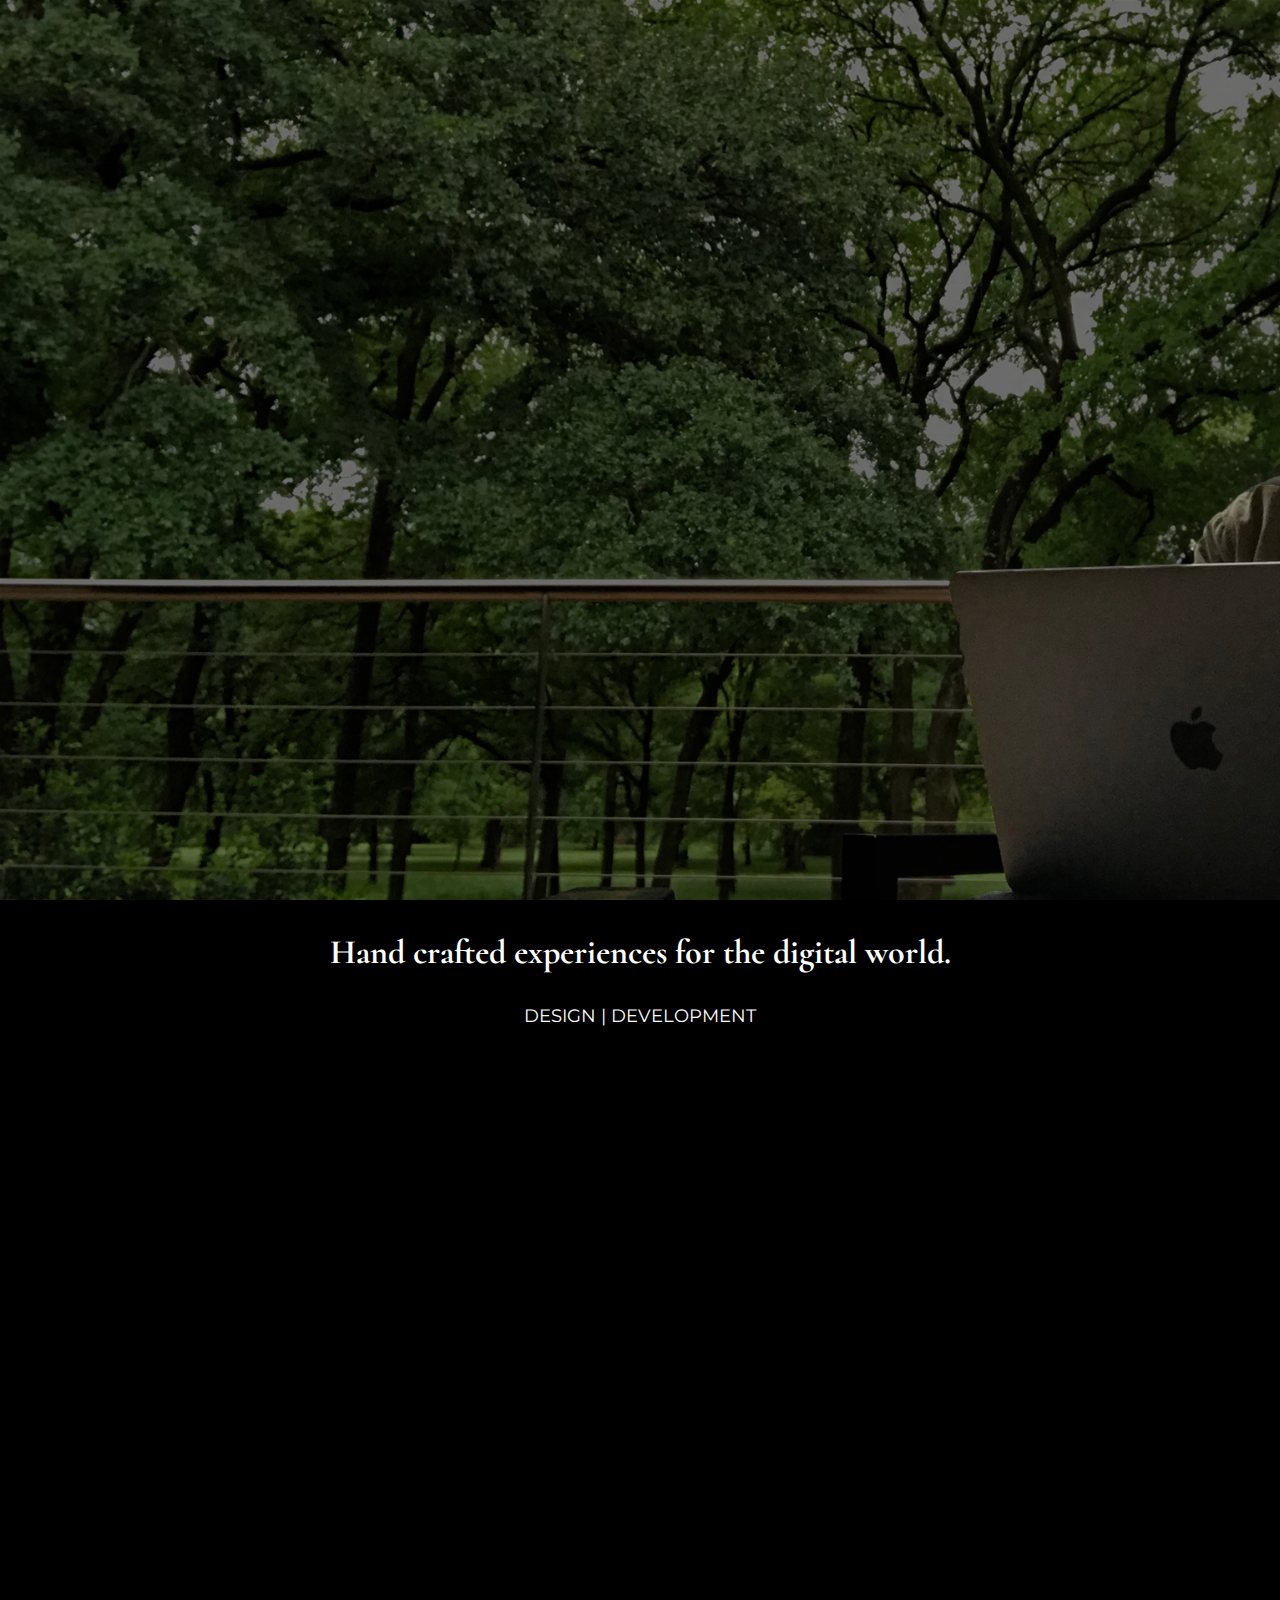
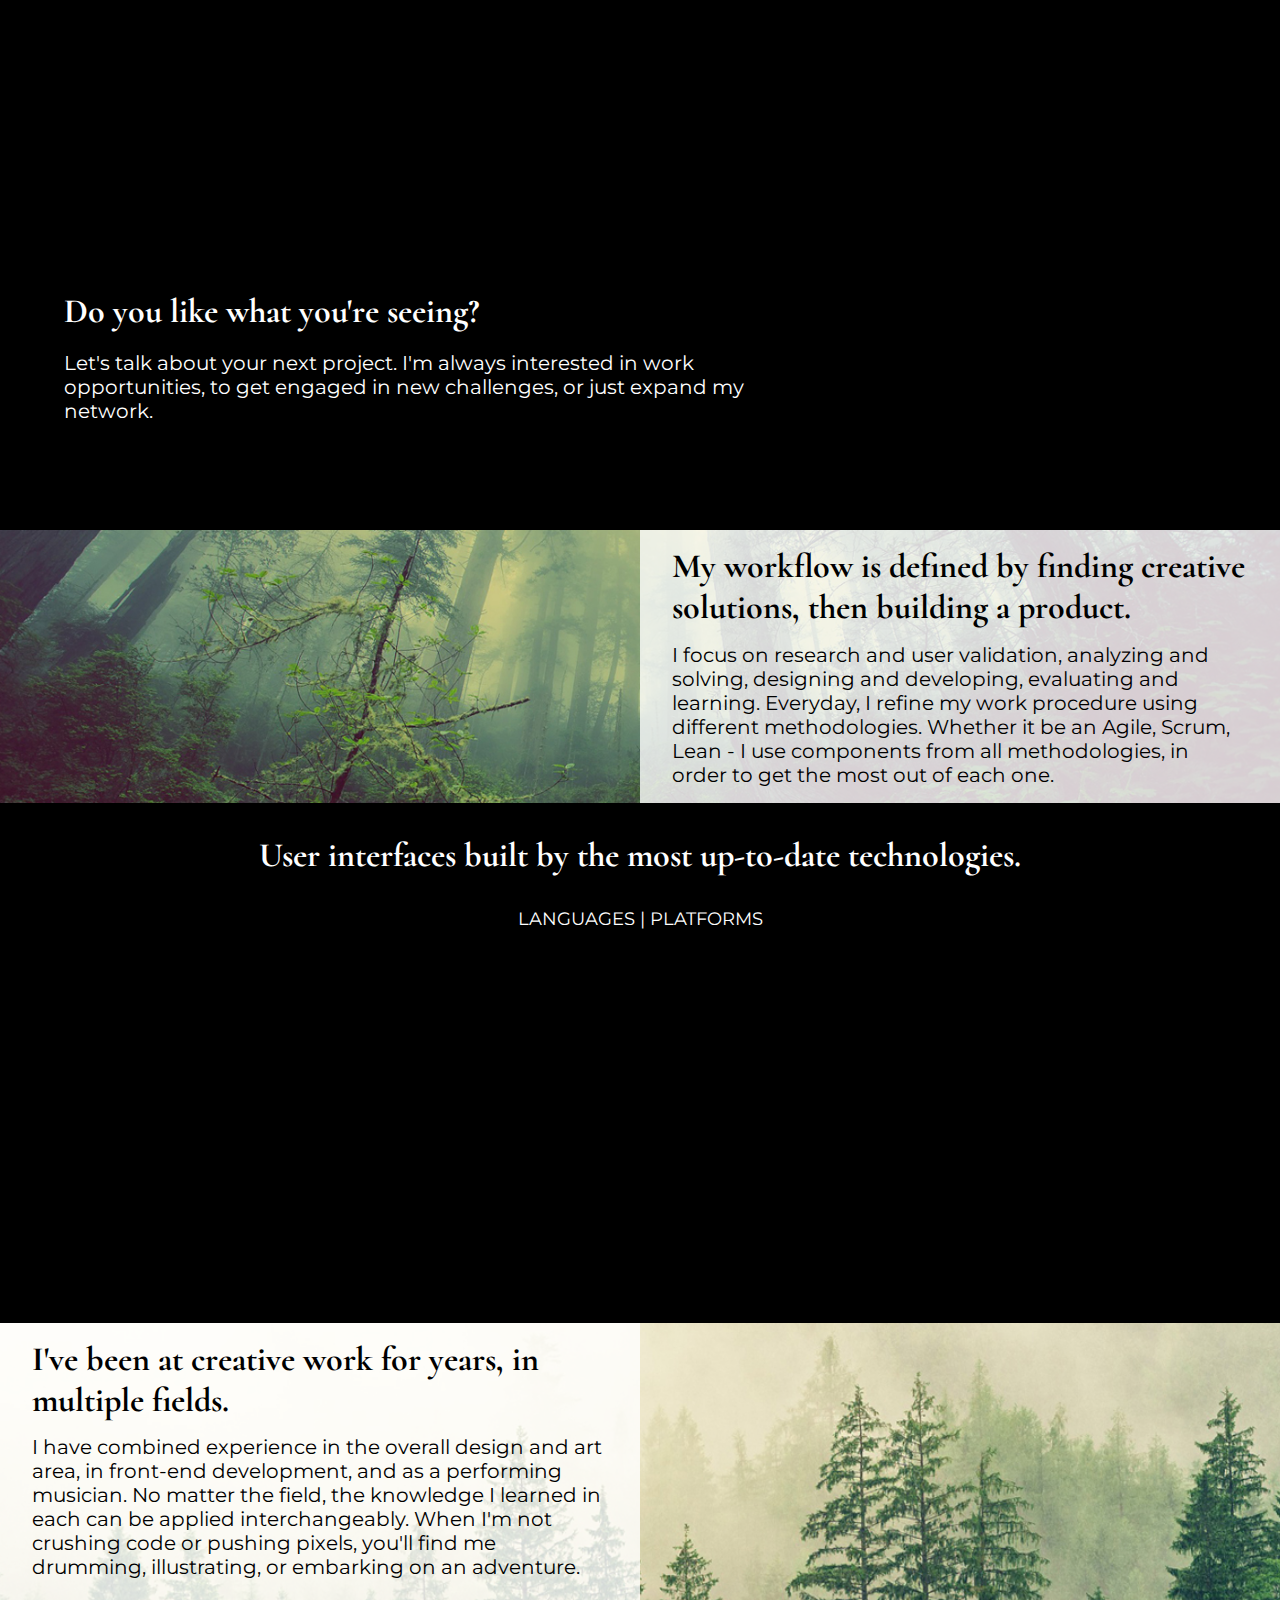
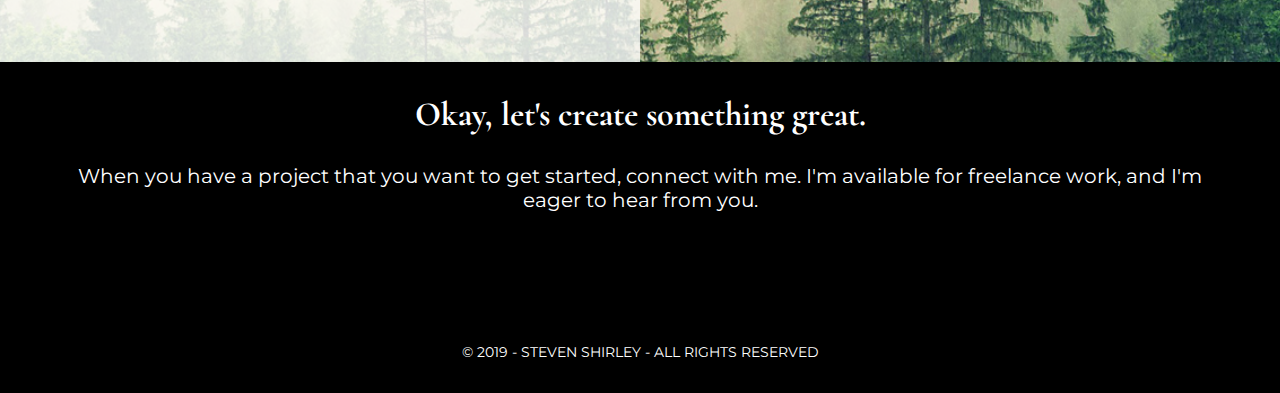
==== commit 1598c86d: "changing porsch images" ====
--- a/index.html
+++ b/index.html
@@ -79,10 +79,19 @@
 
 <section id="homeport">
 
-
   <a style="cursor: pointer" onclick="visitLink('portfolio-porsche.html')" class="portitem">
     <img src="./images/porsche-portfolio-img.jpg">
     <div id="porsche-info">Park Place Porsche | Sales Experience Manager Personal Website</div>
+  </a>
+
+  <a style="cursor: pointer" onclick="visitLink('portfolio-wellington.html')" class="portitem">
+    <img src="./images/wellington-portfolio-img.jpg">
+    <div id="wellington-info">Wellington Realty | Brokerage Associate Personal Website</div>
+  </a>
+
+  <a style="cursor: pointer" onclick="" class="portitem">
+    <img src="./images/far-seer-analytics-logo-final-choice-1.jpg">
+    <div id="far-seer-info">Far Seer Analytics | Logo Design</div>
   </a>
 
   <a style="cursor: pointer" onclick="visitLink('portfolio-wellington.html')" class="portitem">
